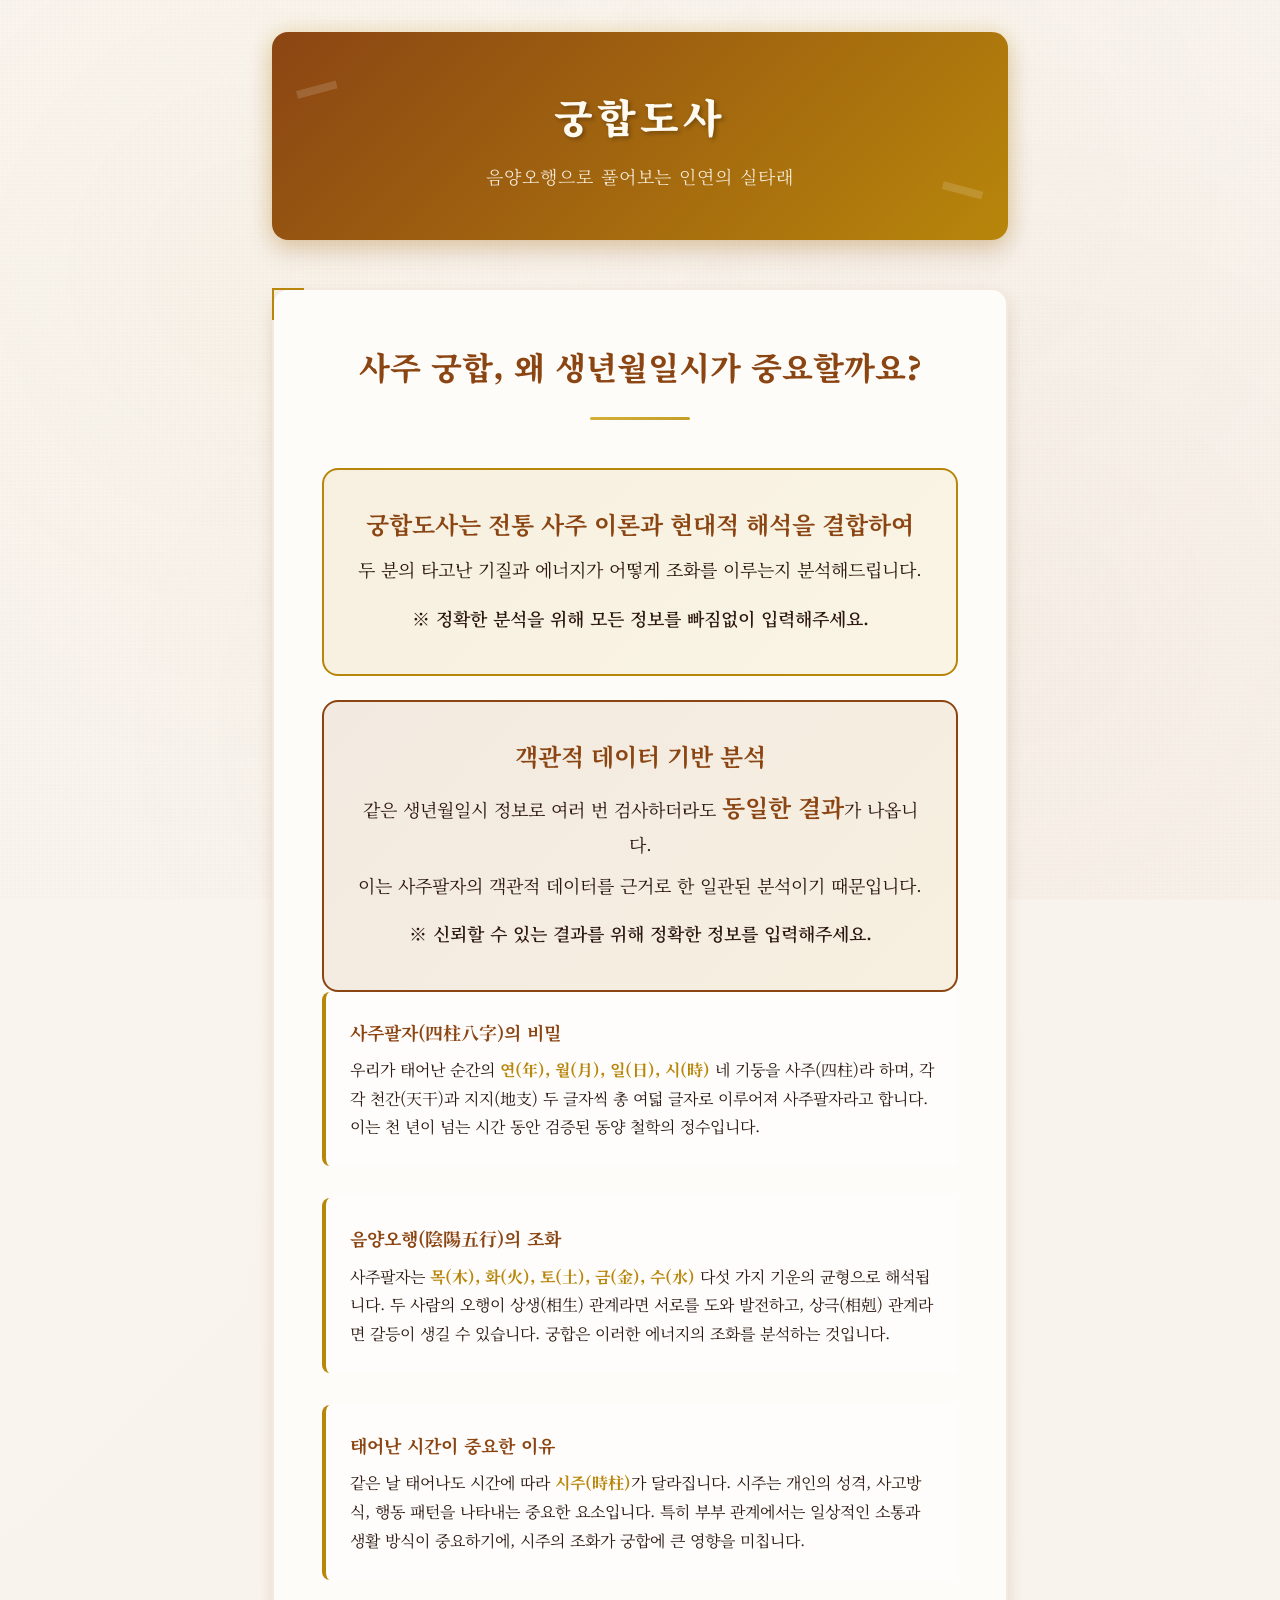
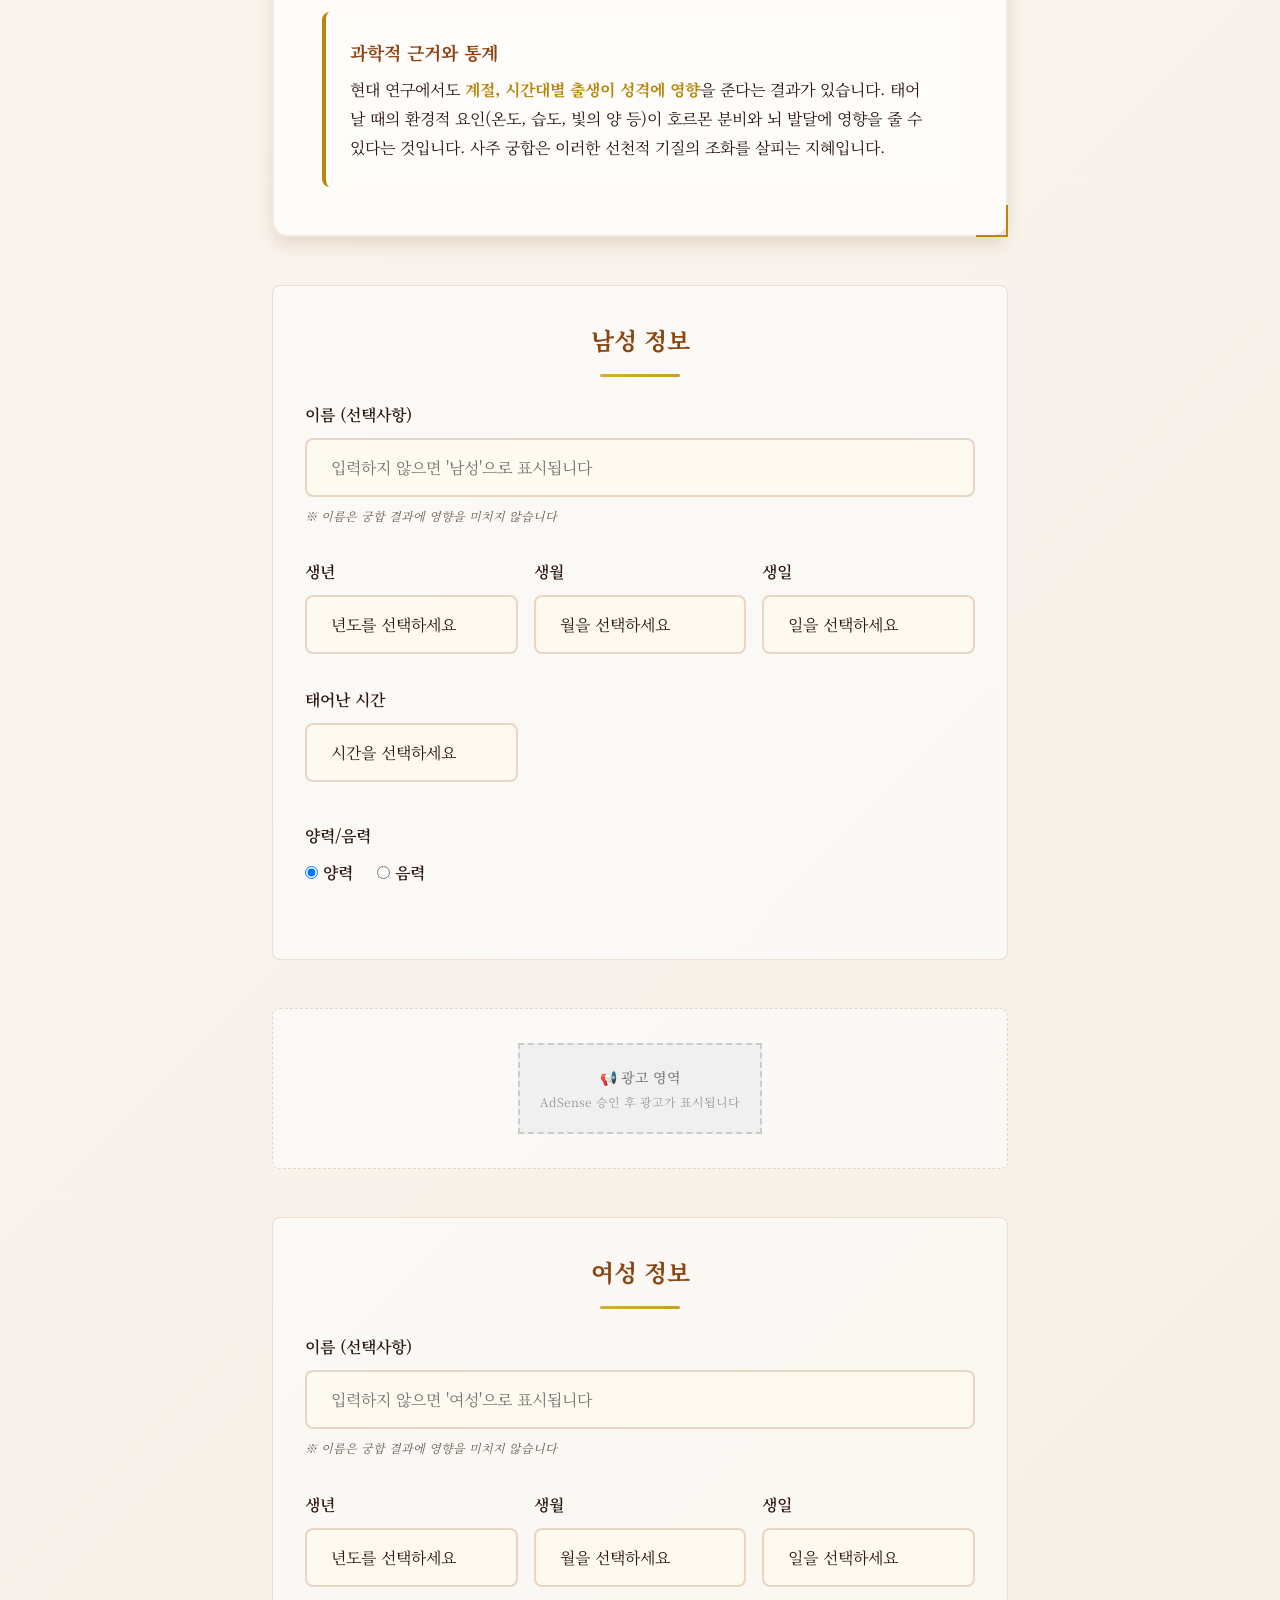
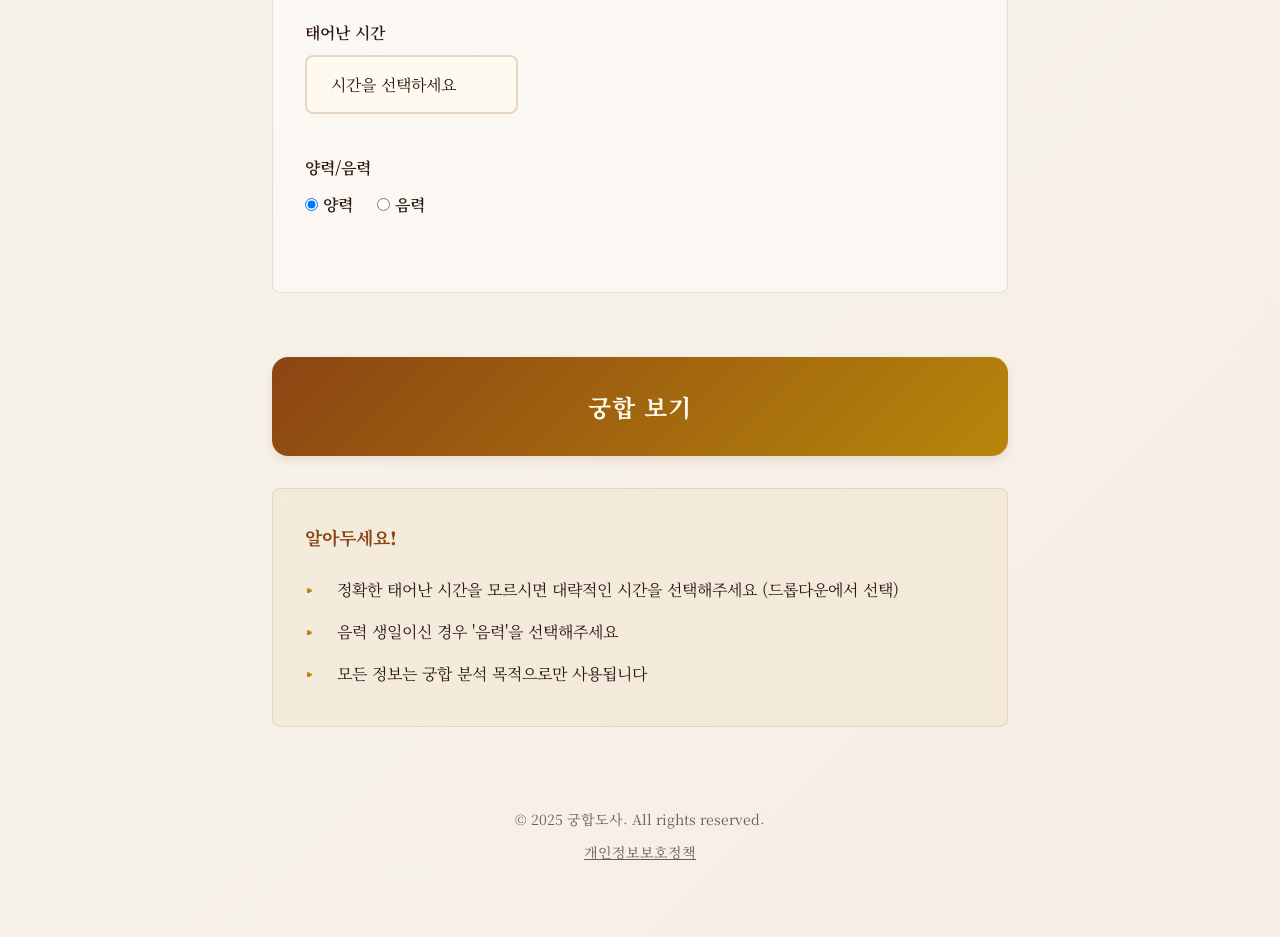
==== detail.html @ a3c52707 "Initial upload of 궁합도사 website" ====
<!DOCTYPE html>
<html lang="ko">
<head>
    <meta charset="UTF-8">
    <meta name="viewport" content="width=device-width, initial-scale=1.0">
    <title>상세 궁합 풀이 - 궁합도사</title>
    
    <!-- SEO 메타 태그 -->
    <link rel="canonical" href="https://1icarus.com/gunghap-dosa/detail.html">
    <meta name="robots" content="noindex, nofollow">
    
    <!-- Google Fonts - 한글 세리프 폰트 -->
    <link rel="preconnect" href="https://fonts.googleapis.com">
    <link rel="preconnect" href="https://fonts.gstatic.com" crossorigin>
    <link href="https://fonts.googleapis.com/css2?family=Noto+Serif+KR:wght@300;400;600;700;900&display=swap" rel="stylesheet">
    
    <!-- Google Analytics 4 -->
    <script async src="https://www.googletagmanager.com/gtag/js?id=G-HCWXTWEK1J"></script>
    <script>
        window.dataLayer = window.dataLayer || [];
        function gtag(){dataLayer.push(arguments);}
        gtag('js', new Date());
        gtag('config', 'G-HCWXTWEK1J');
    </script>
    
    <!-- Microsoft Clarity -->
    <script type="text/javascript">
        (function(c,l,a,r,i,t,y){
            c[a]=c[a]||function(){(c[a].q=c[a].q||[]).push(arguments)};
            t=l.createElement(r);t.async=1;t.src="https://www.clarity.ms/tag/"+i;
            y=l.getElementsByTagName(r)[0];y.parentNode.insertBefore(t,y);
        })(window, document, "clarity", "script", "tmue9ya7ho");
    </script>
    
    <script async src="https://pagead2.googlesyndication.com/pagead/js/adsbygoogle.js?client=ca-pub-2635949625184038" crossorigin="anonymous"></script>
    <link rel="stylesheet" href="static/style.css">
</head>
<body>
    <div class="container">
        <header class="header">
            <h1 class="logo">🔮 궁합도사</h1>
        </header>

        <main class="main-content">
            <div id="detailContainer" class="detail-container fade-in">
                <!-- JavaScript로 동적 생성 -->
            </div>
        </main>

        <footer class="footer">
            <p>&copy; 2025 궁합도사. All rights reserved.</p>
            <p class="disclaimer">
                <small>* 본 궁합 결과는 전통 사주학을 기반으로 한 참고용 정보이며, 실제 관계에는 다양한 요인이 영향을 미칠 수 있습니다.</small>
            </p>
        </footer>
    </div>

    <script src="saju-analyzer.js"></script>
    <script>
        document.addEventListener('DOMContentLoaded', function() {
            console.log('Detail 페이지 로드 완료');
            
            // localStorage에서 결과 가져오기
            const resultString = localStorage.getItem('compatibilityResult');
            
            if (!resultString) {
                alert('궁합 결과가 없습니다. 다시 분석해주세요.');
                window.location.href = 'index.html';
                return;
            }
            
            let result;
            try {
                result = JSON.parse(resultString);
                console.log('상세 페이지에서 로드된 결과:', result);
            } catch (error) {
                console.error('결과 파싱 오류:', error);
                alert('결과 데이터가 손상되었습니다. 다시 분석해주세요.');
                window.location.href = 'index.html';
                return;
            }
            
            if (!result || !result.score || !result.maleName || !result.femaleName) {
                console.error('결과 데이터가 불완전합니다:', result);
                alert('결과 데이터가 불완전합니다. 다시 분석해주세요.');
                window.location.href = 'index.html';
                return;
            }
            
            // 컨테이너 요소 가져오기
            const container = document.getElementById('detailContainer');
            if (!container) {
                console.error('detailContainer를 찾을 수 없습니다.');
                return;
            }
            
            // HTML 생성
            const htmlContent = 
                '<div class="detail-header">' +
                    '<h2>상세 궁합 풀이</h2>' +
                    '<div class="couple-names">' +
                        '<span class="name male-name">' + result.maleName + '</span>' +
                        '<span class="heart">💕</span>' +
                        '<span class="name female-name">' + result.femaleName + '</span>' +
                    '</div>' +
                    '<div class="score-badge">' +
                        '궁합 점수: <strong>' + result.score + '점</strong>' +
                    '</div>' +
                '</div>' +
                '<div class="detail-sections">' +
                    '<div class="detail-section">' +
                        '<div class="section-icon">💕</div>' +
                        '<h3 class="section-title">애정운</h3>' +
                        '<p class="section-content">' + result.details.love + '</p>' +
                    '</div>' +
                    '<div class="detail-section">' +
                        '<div class="section-icon">💰</div>' +
                        '<h3 class="section-title">재물운</h3>' +
                        '<p class="section-content">' + result.details.wealth + '</p>' +
                    '</div>' +
                    '<div class="ad-container ad-detail-middle">' +
                        '<ins class="adsbygoogle" style="display:block" data-ad-client="ca-pub-2635949625184038" data-ad-slot="8775048649" data-ad-format="auto" data-full-width-responsive="true"></ins>' +
                        '<div style="background: #f0f0f0; padding: 20px; text-align: center; border: 2px dashed #ccc; margin: 10px 0;">' +
                            '<p style="color: #666; font-size: 14px;">📢 광고 영역</p>' +
                            '<p style="color: #999; font-size: 12px;">AdSense 승인 후 광고가 표시됩니다</p>' +
                        '</div>' +
                    '</div>' +
                    '<div class="detail-section">' +
                        '<div class="section-icon">🏥</div>' +
                        '<h3 class="section-title">건강운</h3>' +
                        '<p class="section-content">' + result.details.health + '</p>' +
                    '</div>' +
                    '<div class="detail-section">' +
                        '<div class="section-icon">👶</div>' +
                        '<h3 class="section-title">자녀운</h3>' +
                        '<p class="section-content">' + result.details.children + '</p>' +
                    '</div>' +
                    '<div class="detail-section highlight">' +
                        '<div class="section-icon">⭐</div>' +
                        '<h3 class="section-title">궁합 총평</h3>' +
                        '<p class="section-content">' + result.details.overall + '</p>' +
                    '</div>' +
                    '<div class="detail-section complement-section">' +
                        '<div class="section-icon">🔄</div>' +
                        '<h3 class="section-title">서로의 단점 보완법</h3>' +
                        '<div class="complement-content">' +
                            '<div class="complement-box male-complement">' +
                                '<p class="section-content">' + result.complement.male + '</p>' +
                            '</div>' +
                            '<div class="complement-box female-complement">' +
                                '<p class="section-content">' + result.complement.female + '</p>' +
                            '</div>' +
                        '</div>' +
                    '</div>' +
                '</div>' +
                '<div class="ad-container ad-detail-bottom">' +
                    '<ins class="adsbygoogle" style="display:block" data-ad-client="ca-pub-2635949625184038" data-ad-slot="1204406735" data-ad-format="auto" data-full-width-responsive="true"></ins>' +
                    '<div style="background: #f0f0f0; padding: 20px; text-align: center; border: 2px dashed #ccc; margin: 10px 0;">' +
                        '<p style="color: #666; font-size: 14px;">📢 광고 영역</p>' +
                        '<p style="color: #999; font-size: 12px;">AdSense 승인 후 광고가 표시됩니다</p>' +
                    '</div>' +
                '</div>' +
                '<div class="action-buttons">' +
                    '<button class="copy-btn" onclick="copyCompatibilityResult()">📋 통변 저장하기 (복사)</button>' +
                    '<a href="summary.html" class="back-btn" onclick="trackEvent(\'back_to_summary\', \'요약으로 돌아가기 클릭\')">⬅️ 요약으로 돌아가기</a>' +
                    '<a href="index.html" class="home-btn" onclick="trackEvent(\'new_compatibility\', \'새로운 궁합 보기 클릭\')">🏠 새로운 궁합 보기</a>' +
                '</div>' +
                '<div class="share-section">' +
                    '<h4>📢 이 결과가 마음에 드셨나요?</h4>' +
                    '<p>친구들에게도 궁합도사를 추천해주세요!</p>' +
                    '<div class="share-buttons">' +
                        '<button class="share-btn" onclick="copyLink()">🔗 링크 복사</button>' +
                    '</div>' +
                '</div>';
            
            // HTML 삽입
            container.innerHTML = htmlContent;
            
            // Google Analytics 이벤트: 상세 페이지 도달
            if (typeof gtag !== 'undefined') {
                gtag('event', 'page_view', {
                    page_title: 'Detail Page',
                    page_location: window.location.href,
                    compatibility_score: result.score
                });
            }
            
            // AdSense 스크립트 실행 - 모든 광고 슬롯 활성화
            setTimeout(function() {
                const ads = document.querySelectorAll('.adsbygoogle');
                ads.forEach(function(ad) {
                    try {
                        (adsbygoogle = window.adsbygoogle || []).push({});
                    } catch (e) {
                        console.error('AdSense 광고 로드 실패:', e);
                    }
                });
                
                // AdSense 승인 후 임시 표시 숨기기
                setTimeout(function() {
                    const tempAds = document.querySelectorAll('.ad-container div[style*="background: #f0f0f0"]');
                    tempAds.forEach(function(ad) {
                        if (ad.textContent.includes('📢 광고 영역')) {
                            ad.style.display = 'none';
                        }
                    });
                }, 3000);
            }, 100);
        });
        
        // 링크 복사 함수
        function copyLink() {
            // Google Analytics 이벤트: 링크 복사
            if (typeof gtag !== 'undefined') {
                gtag('event', 'share', {
                    event_category: 'engagement',
                    event_label: '링크 복사'
                });
            }
            
            const url = window.location.origin + '/index.html';
            
            if (navigator.clipboard && navigator.clipboard.writeText) {
                navigator.clipboard.writeText(url).then(function() {
                    alert('링크가 복사되었습니다! 📋');
                }).catch(function() {
                    alert('링크 복사에 실패했습니다.');
                });
            } else {
                alert('이 브라우저에서는 링크 복사를 지원하지 않습니다.');
            }
        }
        
        // 천간지지 한글 변환 매핑
        const hanjaToKorean = {
            '甲': '갑', '乙': '을', '丙': '병', '丁': '정', '戊': '무',
            '己': '기', '庚': '경', '辛': '신', '壬': '임', '癸': '계',
            '子': '자', '丑': '축', '寅': '인', '卯': '묘', '辰': '진',
            '巳': '사', '午': '오', '未': '미', '申': '신', '酉': '유',
            '戌': '술', '亥': '해'
        };
        
        // 한자를 한글로 변환
        function convertToKorean(hanja) {
            return hanja.split('').map(char => hanjaToKorean[char] || char).join('');
        }
        
        // 이벤트 추적 헬퍼 함수
        function trackEvent(eventName, eventLabel) {
            if (typeof gtag !== 'undefined') {
                gtag('event', eventName, {
                    event_category: 'button_click',
                    event_label: eventLabel
                });
            }
        }
        
        // 통변 전체 내용 복사 함수
        function copyCompatibilityResult() {
            // Google Analytics 이벤트: 통변 복사
            if (typeof gtag !== 'undefined') {
                gtag('event', 'copy_result', {
                    event_category: 'engagement',
                    event_label: '통변 저장하기 클릭'
                });
            }
            
            const resultString = localStorage.getItem('compatibilityResult');
            if (!resultString) {
                alert('저장할 결과가 없습니다.');
                return;
            }
            
            const result = JSON.parse(resultString);
            
            // 복사할 텍스트 생성
            let text = '═══════════════════════════════\n';
            text += '🔮 궁합도사 - 사주 궁합 통변\n';
            text += '═══════════════════════════════\n\n';
            
            // 기본 정보
            text += '【 기본 정보 】\n';
            text += '궁합 점수: ' + result.score + '점\n\n';
            
            // 남성 사주팔자
            text += '👨 ' + result.maleName + '님의 사주팔자\n';
            text += '연주(年柱): ' + result.maleSaju.year + ' (' + convertToKorean(result.maleSaju.year) + ')\n';
            text += '월주(月柱): ' + result.maleSaju.month + ' (' + convertToKorean(result.maleSaju.month) + ')\n';
            text += '일주(日柱): ' + result.maleSaju.day + ' (' + convertToKorean(result.maleSaju.day) + ')\n';
            text += '시주(時柱): ' + result.maleSaju.time + ' (' + convertToKorean(result.maleSaju.time) + ')\n\n';
            
            // 여성 사주팔자
            text += '👩 ' + result.femaleName + '님의 사주팔자\n';
            text += '연주(年柱): ' + result.femaleSaju.year + ' (' + convertToKorean(result.femaleSaju.year) + ')\n';
            text += '월주(月柱): ' + result.femaleSaju.month + ' (' + convertToKorean(result.femaleSaju.month) + ')\n';
            text += '일주(日柱): ' + result.femaleSaju.day + ' (' + convertToKorean(result.femaleSaju.day) + ')\n';
            text += '시주(時柱): ' + result.femaleSaju.time + ' (' + convertToKorean(result.femaleSaju.time) + ')\n\n';
            
            text += '═══════════════════════════════\n';
            text += '【 상세 궁합 풀이 】\n';
            text += '═══════════════════════════════\n\n';
            
            // 애정운
            text += '💕 애정운\n';
            text += '─────────────────────────────\n';
            text += result.details.love + '\n\n';
            
            // 재물운
            text += '💰 재물운\n';
            text += '─────────────────────────────\n';
            text += result.details.wealth + '\n\n';
            
            // 건강운
            text += '🏥 건강운\n';
            text += '─────────────────────────────\n';
            text += result.details.health + '\n\n';
            
            // 자녀운
            text += '👶 자녀운\n';
            text += '─────────────────────────────\n';
            text += result.details.children + '\n\n';
            
            // 궁합 총평
            text += '⭐ 궁합 총평\n';
            text += '─────────────────────────────\n';
            text += result.details.overall + '\n\n';
            
            // 서로의 단점 보완법
            text += '🔄 서로의 단점 보완법\n';
            text += '─────────────────────────────\n';
            text += result.complement.male + '\n\n';
            text += result.complement.female + '\n\n';
            
            text += '═══════════════════════════════\n';
            text += '궁합도사 - 전통 사주 기반 궁합 분석 서비스\n';
            text += '출처: https://gunghap-dosa.netlify.app/\n';
            text += '═══════════════════════════════';
            
            // 클립보드에 복사
            if (navigator.clipboard && navigator.clipboard.writeText) {
                navigator.clipboard.writeText(text).then(function() {
                    alert('✅ 복사가 완료되었습니다!\n\n다른 곳에 붙여넣으세요. 📋');
                }).catch(function(err) {
                    console.error('복사 실패:', err);
                    alert('복사에 실패했습니다. 다시 시도해주세요.');
                });
            } else {
                // 구형 브라우저 대응
                const textArea = document.createElement('textarea');
                textArea.value = text;
                textArea.style.position = 'fixed';
                textArea.style.left = '-999999px';
                document.body.appendChild(textArea);
                textArea.select();
                
                try {
                    document.execCommand('copy');
                    alert('✅ 복사가 완료되었습니다!\n\n다른 곳에 붙여넣으세요. 📋');
                } catch (err) {
                    alert('복사에 실패했습니다. 수동으로 복사해주세요.');
                }
                
                document.body.removeChild(textArea);
            }
        }
    </script>
</body>
</html>
---- static/style.css ----
/* ============================================
   궁합도사 CSS - 전통 사주 전문가 디자인
   ============================================ */

/* 기본 리셋 및 변수 설정 */
* {
    margin: 0;
    padding: 0;
    box-sizing: border-box;
}

:root {
    /* 전통적인 색상 팔레트 - 음양오행 기반 */
    --primary-color: #8B4513;        /* 토(土) - 갈색 */
    --secondary-color: #B8860B;      /* 금(金) - 금색 */
    --accent-color: #DC143C;         /* 화(火) - 주홍색 */
    --wood-color: #2D5016;           /* 목(木) - 진한 녹색 */
    --water-color: #1E3A8A;          /* 수(水) - 청남색 */
    
    --text-dark: #2C1810;
    --text-light: #6B5D54;
    --bg-gradient-start: #FFF8E7;    /* 따뜻한 베이지 */
    --bg-gradient-end: #F5E6D3;      /* 연한 황토색 */
    --white: #FFFAF0;                /* 약간 따뜻한 흰색 */
    --paper-bg: #FEFCF8;             /* 한지 느낌 */
    
    --gold-gradient-start: #D4AF37;
    --gold-gradient-end: #C5A028;
    --red-accent: #8B0000;
    
    /* 간격 */
    --spacing-xs: 0.5rem;
    --spacing-sm: 1rem;
    --spacing-md: 1.5rem;
    --spacing-lg: 2rem;
    --spacing-xl: 3rem;
    
    /* 폰트 크기 */
    --font-xs: 0.75rem;
    --font-sm: 0.875rem;
    --font-base: 1rem;
    --font-lg: 1.125rem;
    --font-xl: 1.5rem;
    --font-2xl: 2rem;
    --font-3xl: 2.5rem;
    
    /* 그림자 - 더 부드럽고 깊이감 있게 */
    --shadow-sm: 0 2px 4px rgba(139, 69, 19, 0.08);
    --shadow-md: 0 4px 8px rgba(139, 69, 19, 0.12);
    --shadow-lg: 0 8px 16px rgba(139, 69, 19, 0.15);
    --shadow-xl: 0 12px 24px rgba(139, 69, 19, 0.2);
    --shadow-glow: 0 0 20px rgba(212, 175, 55, 0.3);
    
    /* 테두리 반경 */
    --radius-sm: 0.375rem;
    --radius-md: 0.5rem;
    --radius-lg: 1rem;
    --radius-xl: 1.5rem;
    --radius-full: 9999px;
}

/* 한글 폰트 최적화 */
body {
    font-family: 'Noto Serif KR', 'Nanum Myeongjo', 'Georgia', serif;
    background: linear-gradient(135deg, #FAF6F0 0%, #F5EFE6 100%);
    min-height: 100vh;
    color: var(--text-dark);
    line-height: 1.8;
    -webkit-font-smoothing: antialiased;
    position: relative;
}

/* 한지 질감 효과 */
body::before {
    content: '';
    position: fixed;
    top: 0;
    left: 0;
    right: 0;
    bottom: 0;
    background-image: 
        /* 한지 섬유 질감 */
        repeating-linear-gradient(0deg, transparent, transparent 2px, rgba(139, 69, 19, 0.01) 2px, rgba(139, 69, 19, 0.01) 4px),
        repeating-linear-gradient(90deg, transparent, transparent 2px, rgba(139, 69, 19, 0.01) 2px, rgba(139, 69, 19, 0.01) 4px),
        /* 미묘한 얼룩 효과 */
        radial-gradient(circle at 20% 30%, rgba(184, 134, 11, 0.03) 0%, transparent 50%),
        radial-gradient(circle at 80% 70%, rgba(139, 69, 19, 0.03) 0%, transparent 50%),
        radial-gradient(circle at 40% 80%, rgba(160, 120, 80, 0.02) 0%, transparent 40%),
        radial-gradient(circle at 70% 20%, rgba(160, 120, 80, 0.02) 0%, transparent 40%);
    pointer-events: none;
    z-index: 0;
    opacity: 0.8;
}

/* 한지 노이즈 효과 */
body::after {
    content: '';
    position: fixed;
    top: 0;
    left: 0;
    right: 0;
    bottom: 0;
    background-image: url("data:image/svg+xml,%3Csvg viewBox='0 0 400 400' xmlns='http://www.w3.org/2000/svg'%3E%3Cfilter id='noiseFilter'%3E%3CfeTurbulence type='fractalNoise' baseFrequency='0.9' numOctaves='4' stitchTiles='stitch'/%3E%3C/filter%3E%3Crect width='100%25' height='100%25' filter='url(%23noiseFilter)' opacity='0.03'/%3E%3C/svg%3E");
    pointer-events: none;
    z-index: 0;
    opacity: 0.5;
}

/* 컨테이너 */
.container {
    max-width: 800px;
    margin: 0 auto;
    padding: var(--spacing-lg);
    position: relative;
    z-index: 1;
}

/* 헤더 스타일 - 전통적이고 위엄있게 */
.header {
    text-align: center;
    padding: var(--spacing-xl) var(--spacing-md);
    margin-bottom: var(--spacing-xl);
    background: linear-gradient(135deg, var(--primary-color) 0%, var(--secondary-color) 100%);
    border-radius: var(--radius-lg);
    box-shadow: var(--shadow-xl), var(--shadow-glow);
    position: relative;
    overflow: hidden;
}

/* 헤더 장식 효과 */
.header::before,
.header::after {
    content: '⚊';
    position: absolute;
    font-size: 3rem;
    color: rgba(255, 255, 255, 0.15);
    font-weight: bold;
}

.header::before {
    top: 10px;
    left: 20px;
    transform: rotate(-15deg);
}

.header::after {
    bottom: 10px;
    right: 20px;
    transform: rotate(15deg);
}

.header h1 {
    font-size: var(--font-3xl);
    font-weight: 900;
    color: var(--white);
    margin-bottom: var(--spacing-xs);
    text-shadow: 2px 2px 4px rgba(0, 0, 0, 0.3);
    letter-spacing: 0.1em;
    position: relative;
    z-index: 1;
}

.header p {
    font-size: var(--font-lg);
    color: var(--white);
    opacity: 0.95;
    font-weight: 300;
    letter-spacing: 0.05em;
    position: relative;
    z-index: 1;
}

/* 카드 스타일 - 한지 느낌 */
.card {
    background: var(--paper-bg);
    border-radius: var(--radius-lg);
    padding: var(--spacing-xl);
    box-shadow: var(--shadow-lg);
    margin-bottom: var(--spacing-lg);
    border: 2px solid rgba(139, 69, 19, 0.1);
    position: relative;
}

/* 카드 모서리 장식 */
.card::before,
.card::after {
    content: '';
    position: absolute;
    width: 30px;
    height: 30px;
    border: 2px solid var(--secondary-color);
}

.card::before {
    top: -2px;
    left: -2px;
    border-right: none;
    border-bottom: none;
}

.card::after {
    bottom: -2px;
    right: -2px;
    border-left: none;
    border-top: none;
}

/* 섹션 제목 */
.section-title {
    font-size: var(--font-xl);
    font-weight: 700;
    color: var(--primary-color);
    margin-bottom: var(--spacing-lg);
    text-align: center;
    position: relative;
    padding-bottom: var(--spacing-sm);
}

.section-title::after {
    content: '';
    position: absolute;
    bottom: 0;
    left: 50%;
    transform: translateX(-50%);
    width: 80px;
    height: 3px;
    background: linear-gradient(90deg, var(--gold-gradient-start), var(--gold-gradient-end));
    border-radius: var(--radius-full);
}

/* 폼 그룹 */
.form-group {
    margin-bottom: var(--spacing-lg);
}

.form-note {
    display: block;
    font-size: var(--font-xs);
    color: var(--text-light);
    margin-top: var(--spacing-xs);
    font-style: italic;
}

/* 생년월일 드롭다운 레이아웃 */
.form-row {
    display: flex;
    gap: var(--spacing-md);
    margin-bottom: var(--spacing-md);
    flex-wrap: wrap;
}

.form-row .form-group {
    flex: 1;
    min-width: 120px;
    margin-bottom: var(--spacing-sm);
}

/* 생년월일 3개 컬럼 레이아웃 */
.birthdate-row {
    display: grid;
    grid-template-columns: 1fr 1fr 1fr;
    gap: var(--spacing-sm);
}

@media (max-width: 768px) {
    .birthdate-row {
        grid-template-columns: 1fr;
        gap: var(--spacing-xs);
    }
}

.person-section {
    background: rgba(255, 255, 255, 0.5);
    padding: var(--spacing-lg);
    border-radius: var(--radius-md);
    margin-bottom: var(--spacing-lg);
    border: 1px solid rgba(139, 69, 19, 0.15);
}

.person-title {
    font-size: var(--font-xl);
    font-weight: 700;
    color: var(--primary-color);
    margin-bottom: var(--spacing-md);
    text-align: center;
    display: flex;
    align-items: center;
    justify-content: center;
    gap: var(--spacing-sm);
}

.person-title::before {
    content: '◆';
    color: var(--secondary-color);
}

.person-title::after {
    content: '◆';
    color: var(--secondary-color);
}

/* 레이블 */
label {
    display: block;
    font-weight: 600;
    color: var(--text-dark);
    margin-bottom: var(--spacing-xs);
    font-size: var(--font-base);
}

label .required {
    color: var(--accent-color);
    margin-left: 4px;
}

/* 입력 필드 */
input[type="text"],
input[type="date"],
input[type="time"],
select {
    width: 100%;
    padding: var(--spacing-sm) var(--spacing-md);
    border: 2px solid rgba(139, 69, 19, 0.2);
    border-radius: var(--radius-md);
    font-size: var(--font-base);
    font-family: inherit;
    background: var(--white);
    color: var(--text-dark);
    transition: all 0.3s ease;
    /* 모바일 입력 개선 */
    -webkit-appearance: none;
    -moz-appearance: none;
    appearance: none;
}

/* 모바일 텍스트 입력 필드 특별 처리 */
input[type="text"] {
    -webkit-user-select: text !important;
    user-select: text !important;
    -webkit-appearance: none !important;
    -moz-appearance: none !important;
    appearance: none !important;
}

input[type="text"]:focus,
input[type="date"]:focus,
input[type="time"]:focus,
select:focus {
    outline: none;
    border-color: var(--secondary-color);
    box-shadow: 0 0 0 3px rgba(184, 134, 11, 0.1);
}

/* 라디오 버튼 그룹 */
.radio-group {
    display: flex;
    gap: var(--spacing-md);
    margin-top: var(--spacing-xs);
}

.radio-option {
    flex: 1;
}

.radio-option input[type="radio"] {
    display: none;
}

.radio-option label {
    display: block;
    padding: var(--spacing-sm);
    text-align: center;
    border: 2px solid rgba(139, 69, 19, 0.2);
    border-radius: var(--radius-md);
    cursor: pointer;
    transition: all 0.3s ease;
    background: var(--white);
    font-weight: 600;
}

.radio-option input[type="radio"]:checked + label {
    background: linear-gradient(135deg, var(--secondary-color), var(--gold-gradient-end));
    color: var(--white);
    border-color: var(--secondary-color);
    box-shadow: var(--shadow-md);
}

.radio-option label:hover {
    border-color: var(--secondary-color);
    transform: translateY(-2px);
}

/* 버튼 스타일 */
.submit-btn,
.detail-btn,
.back-btn,
.home-btn {
    width: 100%;
    padding: var(--spacing-md) var(--spacing-lg);
    font-size: var(--font-lg);
    font-weight: 700;
    border: none;
    border-radius: var(--radius-lg);
    cursor: pointer;
    transition: all 0.3s ease;
    text-decoration: none;
    display: inline-block;
    text-align: center;
    font-family: inherit;
    box-shadow: var(--shadow-md);
    letter-spacing: 0.05em;
}

.submit-btn {
    background: linear-gradient(135deg, var(--primary-color) 0%, var(--secondary-color) 100%);
    color: var(--white);
    margin-top: var(--spacing-lg);
    font-size: var(--font-xl);
    padding: var(--spacing-lg);
    position: relative;
    overflow: hidden;
}

.submit-btn::before {
    content: '';
    position: absolute;
    top: 0;
    left: -100%;
    width: 100%;
    height: 100%;
    background: linear-gradient(90deg, transparent, rgba(255,255,255,0.3), transparent);
    transition: left 0.5s;
}

.submit-btn:hover::before {
    left: 100%;
}

.submit-btn:hover {
    transform: translateY(-3px);
    box-shadow: var(--shadow-xl), var(--shadow-glow);
}

.submit-btn:active {
    transform: translateY(-1px);
}

.submit-btn:disabled {
    opacity: 0.6;
    cursor: not-allowed;
    transform: none;
}

.detail-btn {
    background: linear-gradient(135deg, var(--wood-color) 0%, var(--primary-color) 100%);
    color: var(--white);
    margin-bottom: var(--spacing-md);
}

.detail-btn:hover {
    transform: translateY(-2px);
    box-shadow: var(--shadow-lg);
}

.back-btn,
.home-btn {
    background: linear-gradient(135deg, var(--water-color) 0%, var(--wood-color) 100%);
    color: var(--white);
}

.back-btn:hover,
.home-btn:hover {
    transform: translateY(-2px);
    box-shadow: var(--shadow-lg);
}

/* 로딩 화면 */
.loading-container {
    text-align: center;
    padding: var(--spacing-xl) var(--spacing-lg);
}

.loading-animation {
    position: relative;
    margin: var(--spacing-xl) auto;
    width: 150px;
    height: 150px;
}

.crystal {
    position: absolute;
    top: 50%;
    left: 50%;
    transform: translate(-50%, -50%);
    font-size: 4rem;
    animation: float 3s ease-in-out infinite, glow 2s ease-in-out infinite;
    z-index: 2;
}

@keyframes float {
    0%, 100% { transform: translate(-50%, -50%) translateY(0px); }
    50% { transform: translate(-50%, -50%) translateY(-15px); }
}

@keyframes glow {
    0%, 100% { filter: drop-shadow(0 0 10px rgba(184, 134, 11, 0.5)); }
    50% { filter: drop-shadow(0 0 20px rgba(184, 134, 11, 0.8)); }
}

.loading-spinner {
    width: 120px;
    height: 120px;
    margin: 0 auto;
    border: 6px solid rgba(139, 69, 19, 0.1);
    border-top: 6px solid var(--secondary-color);
    border-bottom: 6px solid var(--accent-color);
    border-radius: 50%;
    animation: spin 2s linear infinite;
    position: relative;
}

@keyframes spin {
    0% { transform: rotate(0deg); }
    100% { transform: rotate(360deg); }
}

.loading-text {
    margin-top: var(--spacing-xl);
}

.loading-text h2 {
    font-size: var(--font-2xl);
    font-weight: 700;
    color: var(--primary-color);
    margin-bottom: var(--spacing-sm);
}

.loading-message {
    font-size: var(--font-lg);
    color: var(--text-light);
    margin-bottom: var(--spacing-md);
}

.loading-dots {
    display: inline-block;
}

.loading-dots span {
    display: inline-block;
    animation: bounce 1.4s infinite ease-in-out both;
    font-size: var(--font-2xl);
    color: var(--secondary-color);
}

.loading-dots span:nth-child(1) {
    animation-delay: -0.32s;
}

.loading-dots span:nth-child(2) {
    animation-delay: -0.16s;
}

@keyframes bounce {
    0%, 80%, 100% { transform: scale(0); opacity: 0.5; }
    40% { transform: scale(1); opacity: 1; }
}

/* 로딩 정보 */
.loading-info {
    margin-top: var(--spacing-lg);
    padding: var(--spacing-md);
}

.loading-info p {
    font-size: var(--font-base);
    color: var(--text-light);
    margin: var(--spacing-xs) 0;
}

/* 로딩 안내 메시지 */
.loading-notice {
    margin-top: var(--spacing-xl);
    padding: var(--spacing-lg);
    background: linear-gradient(135deg, rgba(139, 69, 19, 0.1), rgba(184, 134, 11, 0.1));
    border-radius: var(--radius-lg);
    border: 2px solid rgba(184, 134, 11, 0.3);
}

.loading-notice p {
    font-size: var(--font-lg);
    font-weight: 600;
    color: var(--primary-color);
    margin: 0;
    line-height: 1.6;
}

.loading-notice-sub {
    font-size: var(--font-base) !important;
    font-weight: 400 !important;
    color: var(--text-light) !important;
    margin-top: var(--spacing-xs) !important;
}

/* 로딩 페이지 원리 설명 */
.principle-section-loading {
    margin-top: var(--spacing-xl);
    padding-top: var(--spacing-xl);
    border-top: 2px solid rgba(139, 69, 19, 0.2);
}

.principle-section-loading h3 {
    font-size: var(--font-xl);
    font-weight: 700;
    color: var(--primary-color);
    text-align: center;
    margin-bottom: var(--spacing-lg);
}

.principle-section-loading .principle-item {
    margin-bottom: var(--spacing-lg);
    padding: var(--spacing-md);
    background: rgba(255, 255, 255, 0.5);
    border-radius: var(--radius-md);
    border: 1px solid rgba(139, 69, 19, 0.15);
}

.principle-section-loading .principle-item h4 {
    font-size: var(--font-lg);
    font-weight: 600;
    color: var(--primary-color);
    margin-bottom: var(--spacing-sm);
}

.principle-section-loading .principle-item p {
    font-size: var(--font-base);
    color: var(--text-dark);
    line-height: 1.7;
    margin: 0;
}

.principle-section-loading .principle-icon {
    font-size: 2rem;
    margin-bottom: var(--spacing-sm);
}

/* 결과 헤더 */
.result-header,
.detail-header {
    text-align: center;
    margin-bottom: var(--spacing-xl);
    padding-bottom: var(--spacing-lg);
    border-bottom: 2px solid rgba(139, 69, 19, 0.2);
}

.result-header h2,
.detail-header h2 {
    font-size: var(--font-2xl);
    font-weight: 800;
    color: var(--primary-color);
    margin-bottom: var(--spacing-md);
}

.couple-names {
    display: flex;
    align-items: center;
    justify-content: center;
    gap: var(--spacing-md);
    margin-bottom: var(--spacing-md);
    flex-wrap: wrap;
}

.name {
    font-size: var(--font-xl);
    font-weight: 700;
    padding: var(--spacing-sm) var(--spacing-lg);
    border-radius: var(--radius-lg);
    background: linear-gradient(135deg, var(--gold-gradient-start), var(--gold-gradient-end));
    color: var(--white);
    box-shadow: var(--shadow-md);
}

.heart {
    font-size: var(--font-2xl);
    animation: heartbeat 1.5s ease-in-out infinite;
}

@keyframes heartbeat {
    0%, 100% { transform: scale(1); }
    50% { transform: scale(1.2); }
}

/* 점수 컨테이너 */
.score-container {
    text-align: center;
    padding: var(--spacing-xl) 0;
    position: relative;
}

.score-circle {
    position: relative;
    width: 200px;
    height: 200px;
    margin: 0 auto var(--spacing-md);
}

.score-svg {
    transform: rotate(-90deg);
}

.score-bg {
    fill: none;
    stroke: rgba(139, 69, 19, 0.1);
    stroke-width: 8;
}

.score-fill {
    fill: none;
    stroke: url(#scoreGradient);
    stroke-width: 8;
    stroke-linecap: round;
    transition: stroke-dashoffset 1.5s ease;
}

.score-text {
    position: absolute;
    top: 50%;
    left: 50%;
    transform: translate(-50%, -50%);
    text-align: center;
}

.score-number {
    display: block;
    font-size: var(--font-3xl);
    font-weight: 900;
    color: var(--primary-color);
    line-height: 1;
}

.score-unit {
    display: block;
    font-size: var(--font-lg);
    color: var(--text-light);
    font-weight: 600;
}

.score-grade {
    margin-top: var(--spacing-md);
}

.grade {
    display: inline-block;
    padding: var(--spacing-sm) var(--spacing-xl);
    border-radius: var(--radius-full);
    font-size: var(--font-xl);
    font-weight: 700;
    box-shadow: var(--shadow-md);
}

.grade.excellent {
    background: linear-gradient(135deg, #DC143C, #FF6B6B);
    color: var(--white);
}

.grade.good {
    background: linear-gradient(135deg, var(--gold-gradient-start), var(--gold-gradient-end));
    color: var(--white);
}

.grade.normal {
    background: linear-gradient(135deg, var(--wood-color), #4A7C2F);
    color: var(--white);
}

.grade.fair {
    background: linear-gradient(135deg, var(--water-color), #3B82F6);
    color: var(--white);
}

.score-badge {
    display: inline-block;
    padding: var(--spacing-sm) var(--spacing-xl);
    background: linear-gradient(135deg, var(--gold-gradient-start), var(--gold-gradient-end));
    color: var(--white);
    border-radius: var(--radius-full);
    font-size: var(--font-xl);
    font-weight: 700;
    box-shadow: var(--shadow-md);
}

/* 요약 및 상세 콘텐츠 */
.summary-content {
    background: rgba(255, 255, 255, 0.7);
    padding: var(--spacing-lg);
    border-radius: var(--radius-lg);
    margin-bottom: var(--spacing-lg);
    border-left: 4px solid var(--secondary-color);
}

.summary-content h3 {
    font-size: var(--font-xl);
    color: var(--primary-color);
    margin-bottom: var(--spacing-md);
    font-weight: 700;
}

.summary-text {
    font-size: var(--font-base);
    line-height: 1.9;
    color: var(--text-dark);
}

/* 상세 섹션 */
.detail-sections {
    margin-bottom: var(--spacing-lg);
}

.detail-section {
    background: rgba(255, 255, 255, 0.7);
    padding: var(--spacing-lg);
    border-radius: var(--radius-lg);
    margin-bottom: var(--spacing-lg);
    border: 2px solid rgba(139, 69, 19, 0.1);
    transition: all 0.3s ease;
}

.detail-section:hover {
    transform: translateY(-2px);
    box-shadow: var(--shadow-lg);
    border-color: var(--secondary-color);
}

.detail-section.highlight {
    background: linear-gradient(135deg, rgba(212, 175, 55, 0.1), rgba(197, 160, 40, 0.1));
    border: 2px solid var(--secondary-color);
}

/* 단점 보완법 섹션 */
.complement-section {
    background: linear-gradient(135deg, rgba(139, 69, 19, 0.05), rgba(184, 134, 11, 0.05));
}

.complement-content {
    display: flex;
    flex-direction: column;
    gap: var(--spacing-lg);
}

.complement-box {
    background: rgba(255, 255, 255, 0.8);
    padding: var(--spacing-lg);
    border-radius: var(--radius-md);
    border-left: 4px solid var(--secondary-color);
}

.male-complement {
    border-left-color: #2563eb;
}

.female-complement {
    border-left-color: #dc2626;
}

.section-icon {
    font-size: var(--font-3xl);
    text-align: center;
    margin-bottom: var(--spacing-sm);
}

.section-title {
    font-size: var(--font-xl);
    font-weight: 700;
    color: var(--primary-color);
    margin-bottom: var(--spacing-md);
    text-align: center;
}

.section-content {
    font-size: var(--font-base);
    line-height: 1.9;
    color: var(--text-dark);
    text-align: left;
    white-space: pre-line;
}

/* 사주 정보 */
.saju-info {
    background: linear-gradient(135deg, rgba(255, 255, 255, 0.95), rgba(254, 252, 248, 0.95));
    padding: var(--spacing-xl);
    border-radius: var(--radius-lg);
    margin-top: var(--spacing-xl);
    border: 2px solid var(--secondary-color);
    box-shadow: var(--shadow-md);
}

.saju-info h3,
.saju-info h4 {
    font-size: var(--font-xl);
    color: var(--primary-color);
    margin-bottom: var(--spacing-lg);
    text-align: center;
    font-weight: 700;
}

.saju-row {
    display: grid;
    grid-template-columns: 1fr 1fr;
    gap: var(--spacing-md);
}

.saju-person {
    background: var(--white);
    padding: var(--spacing-md);
    border-radius: var(--radius-md);
    text-align: center;
    border: 1px solid rgba(139, 69, 19, 0.15);
}

.saju-person strong {
    display: block;
    font-size: var(--font-lg);
    color: var(--primary-color);
    margin-bottom: var(--spacing-md);
}

.saju-person p {
    font-size: var(--font-sm);
    color: var(--text-dark);
    margin: 4px 0;
}

.saju-pillars-summary {
    display: grid;
    grid-template-columns: repeat(2, 1fr);
    gap: var(--spacing-sm);
    margin-top: var(--spacing-sm);
}

.pillar-summary-item {
    display: flex;
    flex-direction: column;
    align-items: center;
    gap: var(--spacing-xs);
    padding: var(--spacing-sm);
    background: rgba(255, 255, 255, 0.8);
    border-radius: var(--radius-sm);
    transition: all 0.3s ease;
}

.pillar-summary-item:hover {
    transform: translateY(-2px);
    box-shadow: var(--shadow-sm);
}

.pillar-summary-label {
    font-size: var(--font-xs);
    color: var(--text-light);
    font-weight: 500;
}

.pillar-summary-value {
    font-size: var(--font-lg);
    color: var(--primary-color);
    font-weight: 900;
    padding: var(--spacing-xs) var(--spacing-sm);
    background: linear-gradient(135deg, rgba(212, 175, 55, 0.2), rgba(197, 160, 40, 0.2));
    border-radius: var(--radius-sm);
    letter-spacing: 2px;
    min-width: 40px;
    text-align: center;
}

.pillar-summary-value.highlight {
    background: linear-gradient(135deg, var(--gold-gradient-start), var(--gold-gradient-end));
    color: var(--primary-color);
    font-size: var(--font-xl);
    box-shadow: var(--shadow-sm);
    text-shadow: 1px 1px 2px rgba(0, 0, 0, 0.1);
}

/* 액션 버튼 그룹 */
.action-buttons {
    display: flex;
    flex-direction: column;
    gap: var(--spacing-md);
    margin-top: var(--spacing-lg);
}

/* 복사 버튼 */
.copy-btn {
    display: inline-block;
    padding: var(--spacing-md) var(--spacing-lg);
    background: linear-gradient(135deg, #2563eb, #1d4ed8);
    color: white;
    text-decoration: none;
    border-radius: var(--radius-md);
    font-weight: 600;
    font-size: var(--font-base);
    text-align: center;
    transition: all 0.3s ease;
    box-shadow: var(--shadow-md);
    border: none;
    cursor: pointer;
    font-family: 'Noto Serif KR', serif;
}

.copy-btn:hover {
    background: linear-gradient(135deg, #1d4ed8, #1e40af);
    transform: translateY(-2px);
    box-shadow: var(--shadow-lg);
}

.copy-btn:active {
    transform: translateY(0);
    box-shadow: var(--shadow-sm);
}

/* 공유 섹션 */
.share-section {
    text-align: center;
    padding: var(--spacing-lg);
    background: rgba(139, 69, 19, 0.05);
    border-radius: var(--radius-lg);
    margin-top: var(--spacing-xl);
    border: 1px dashed var(--secondary-color);
}

.share-section h4 {
    font-size: var(--font-xl);
    color: var(--primary-color);
    margin-bottom: var(--spacing-sm);
    font-weight: 700;
}

.share-section p {
    color: var(--text-light);
    margin-bottom: var(--spacing-md);
}

.share-buttons {
    display: flex;
    justify-content: center;
    gap: var(--spacing-md);
}

.share-btn {
    padding: var(--spacing-sm) var(--spacing-lg);
    background: linear-gradient(135deg, var(--secondary-color), var(--gold-gradient-end));
    color: var(--white);
    border: none;
    border-radius: var(--radius-lg);
    cursor: pointer;
    font-size: var(--font-base);
    font-weight: 600;
    transition: all 0.3s ease;
    box-shadow: var(--shadow-sm);
}

.share-btn:hover {
    transform: translateY(-2px);
    box-shadow: var(--shadow-md);
}

/* 광고 컨테이너 */
.ad-container {
    margin: var(--spacing-xl) 0;
    padding: var(--spacing-md);
    background: rgba(255, 255, 255, 0.5);
    border-radius: var(--radius-md);
    text-align: center;
    border: 1px dashed rgba(139, 69, 19, 0.2);
    min-height: 100px;
    display: flex;
    align-items: center;
    justify-content: center;
}

/* 입력 폼 하단 광고 */
.ad-form-bottom {
    margin-top: var(--spacing-xl);
    margin-bottom: var(--spacing-lg);
    background: linear-gradient(135deg, rgba(255, 248, 231, 0.6), rgba(245, 230, 211, 0.6));
    border: 1px dashed var(--secondary-color);
    min-height: 120px;
}

/* 궁합 원리 설명 섹션 */
.principle-section {
    margin-bottom: var(--spacing-xl);
}

.principle-title {
    font-size: var(--font-2xl);
    font-weight: 800;
    color: var(--primary-color);
    text-align: center;
    margin-bottom: var(--spacing-xl);
    position: relative;
    padding-bottom: var(--spacing-md);
}

.principle-title::after {
    content: '';
    position: absolute;
    bottom: 0;
    left: 50%;
    transform: translateX(-50%);
    width: 100px;
    height: 3px;
    background: linear-gradient(90deg, var(--gold-gradient-start), var(--gold-gradient-end));
    border-radius: var(--radius-full);
}

.principle-content {
    display: flex;
    flex-direction: column;
    gap: var(--spacing-lg);
}

.principle-item {
    display: flex;
    gap: var(--spacing-md);
    align-items: flex-start;
    padding: var(--spacing-md);
    background: rgba(255, 255, 255, 0.5);
    border-radius: var(--radius-md);
    border-left: 4px solid var(--secondary-color);
    transition: all 0.3s ease;
}

.principle-item:hover {
    background: rgba(255, 255, 255, 0.8);
    transform: translateX(5px);
    box-shadow: var(--shadow-md);
}

.principle-icon {
    font-size: 2.5rem;
    min-width: 60px;
    text-align: center;
}

.principle-text h3 {
    font-size: var(--font-lg);
    font-weight: 700;
    color: var(--primary-color);
    margin-bottom: var(--spacing-xs);
}

.principle-text p {
    font-size: var(--font-base);
    line-height: 1.8;
    color: var(--text-dark);
}

.principle-text strong {
    color: var(--secondary-color);
    font-weight: 700;
}

.principle-highlight {
    background: linear-gradient(135deg, rgba(184, 134, 11, 0.1), rgba(212, 175, 55, 0.1));
    border: 2px solid var(--secondary-color);
    border-radius: var(--radius-lg);
    padding: var(--spacing-lg);
    text-align: center;
    margin-top: var(--spacing-md);
}

.principle-highlight p {
    font-size: var(--font-lg);
    color: var(--text-dark);
    line-height: 1.8;
    margin-bottom: var(--spacing-xs);
}

.principle-highlight strong {
    color: var(--primary-color);
    font-size: var(--font-xl);
}

.highlight-note {
    font-size: var(--font-base);
    color: var(--accent-color);
    font-weight: 600;
    margin-top: var(--spacing-sm);
}

/* 안내 박스 */
.info-box {
    background: rgba(184, 134, 11, 0.05);
    border: 1px solid rgba(184, 134, 11, 0.2);
    border-radius: var(--radius-md);
    padding: var(--spacing-lg);
    margin-top: var(--spacing-lg);
}

.info-box p {
    color: var(--primary-color);
    font-weight: 700;
    margin-bottom: var(--spacing-sm);
    font-size: var(--font-lg);
}

.info-box ul {
    list-style: none;
    padding-left: 0;
}

.info-box li {
    color: var(--text-dark);
    padding: var(--spacing-xs) 0;
    padding-left: var(--spacing-lg);
    position: relative;
    line-height: 1.6;
}

.info-box li::before {
    content: '▸';
    position: absolute;
    left: 0;
    color: var(--secondary-color);
    font-weight: bold;
}

/* 반응형 디자인 */
@media (max-width: 768px) {
    :root {
        --font-3xl: 2rem;
        --font-2xl: 1.5rem;
        --font-xl: 1.25rem;
        --spacing-xl: 2rem;
    }
    
    .container {
        padding: var(--spacing-md);
    }
    
    .header h1 {
        font-size: var(--font-2xl);
    }
    
    .card {
        padding: var(--spacing-lg);
    }
    
    .principle-item {
        flex-direction: column;
        text-align: center;
    }
    
    .principle-icon {
        font-size: 2rem;
        min-width: auto;
    }
    
    .principle-text h3 {
        font-size: var(--font-base);
    }
    
    .principle-text p {
        font-size: var(--font-sm);
    }
    
    .principle-highlight p {
        font-size: var(--font-base);
    }
    
    .principle-highlight strong {
        font-size: var(--font-lg);
    }
    
    .couple-names {
        flex-direction: column;
        gap: var(--spacing-sm);
    }
    
    .name {
        font-size: var(--font-base);
        padding: var(--spacing-xs) var(--spacing-md);
    }
    
    .score-circle {
        width: 160px;
        height: 160px;
    }
    
    .saju-row {
        grid-template-columns: 1fr;
    }
}

@media (max-width: 480px) {
    .radio-group {
        flex-direction: column;
    }
    
    .header::before,
    .header::after {
        font-size: 2rem;
    }
}

/* 애니메이션 */
@keyframes fadeIn {
    from {
        opacity: 0;
        transform: translateY(20px);
    }
    to {
        opacity: 1;
        transform: translateY(0);
    }
}

.card {
    animation: fadeIn 0.6s ease;
}

/* SVG 그라디언트 (인라인 SVG에서 사용) */
svg defs linearGradient {
    stop:first-child {
        stop-color: var(--secondary-color);
    }
    stop:last-child {
        stop-color: var(--accent-color);
    }
}

/* 푸터 (옵션) */
.footer {
    text-align: center;
    padding: var(--spacing-lg);
    color: var(--text-light);
    font-size: var(--font-sm);
    margin-top: var(--spacing-xl);
}

.footer p {
    margin-bottom: var(--spacing-xs);
}

/* 로딩 화면 사주팔자 정보 표시 */
.loading-info-display {
    margin: var(--spacing-lg) 0;
    animation: fadeInUp 0.8s ease-out;
}

.birth-info-card {
    background: linear-gradient(135deg, rgba(255, 255, 255, 0.95), rgba(254, 252, 248, 0.95));
    border: 2px solid var(--secondary-color);
    border-radius: var(--radius-lg);
    padding: var(--spacing-lg);
    box-shadow: var(--shadow-lg);
    backdrop-filter: blur(10px);
}

.birth-info-card h3 {
    font-size: var(--font-xl);
    color: var(--primary-color);
    text-align: center;
    margin-bottom: var(--spacing-lg);
    font-weight: 700;
}

.person-info {
    display: flex;
    flex-direction: column;
    gap: var(--spacing-lg);
}

.person-saju {
    background: rgba(255, 255, 255, 0.7);
    border-radius: var(--radius-md);
    padding: var(--spacing-md);
    border: 1px solid rgba(184, 134, 11, 0.3);
}

.person-name {
    font-size: var(--font-lg);
    color: var(--text-dark);
    font-weight: 600;
    margin-bottom: var(--spacing-md);
    text-align: center;
}

.saju-pillars {
    display: grid;
    grid-template-columns: repeat(4, 1fr);
    gap: var(--spacing-sm);
}

.pillar-item {
    display: flex;
    flex-direction: column;
    align-items: center;
    gap: var(--spacing-xs);
    padding: var(--spacing-sm);
    background: rgba(255, 255, 255, 0.9);
    border-radius: var(--radius-sm);
    transition: all 0.3s ease;
}

.pillar-item:hover {
    transform: translateY(-3px);
    box-shadow: var(--shadow-md);
}

.pillar-label {
    font-size: var(--font-sm);
    color: var(--text-light);
    font-weight: 500;
}

.pillar-value {
    font-size: var(--font-xl);
    color: var(--primary-color);
    font-weight: 900;
    padding: var(--spacing-xs) var(--spacing-sm);
    background: linear-gradient(135deg, rgba(212, 175, 55, 0.2), rgba(197, 160, 40, 0.2));
    border-radius: var(--radius-sm);
    letter-spacing: 2px;
    min-width: 48px;
    text-align: center;
}

.pillar-value.highlight {
    background: linear-gradient(135deg, var(--gold-gradient-start), var(--gold-gradient-end));
    color: var(--primary-color);
    font-size: 1.75rem;
    box-shadow: var(--shadow-sm);
    text-shadow: 1px 1px 2px rgba(0, 0, 0, 0.1);
}

@keyframes fadeInUp {
    from {
        opacity: 0;
        transform: translateY(30px);
    }
    to {
        opacity: 1;
        transform: translateY(0);
    }
}

/* 모바일 반응형 */
@media (max-width: 768px) {
    .birth-info-card {
        padding: var(--spacing-md);
    }
    
    .saju-pillars {
        grid-template-columns: repeat(2, 1fr);
        gap: var(--spacing-xs);
    }
    
    .pillar-item {
        padding: var(--spacing-xs);
    }
    
    .pillar-value {
        font-size: var(--font-lg);
        min-width: 40px;
    }
    
    .pillar-value.highlight {
        font-size: var(--font-xl);
    }
}

@media (max-width: 480px) {
    .saju-pillars {
        grid-template-columns: repeat(2, 1fr);
    }
    
    .pillar-value {
        font-size: var(--font-base);
        letter-spacing: 1px;
    }
    
    .pillar-value.highlight {
        font-size: var(--font-lg);
    }
}

/* 인쇄용 스타일 */
@media print {
    .header,
    .submit-btn,
    .back-btn,
    .home-btn,
    .detail-btn,
    .share-section,
    .ad-container {
        display: none;
    }
    
    body {
        background: white;
    }
    
    .card {
        box-shadow: none;
        border: 1px solid #ddd;
    }
}
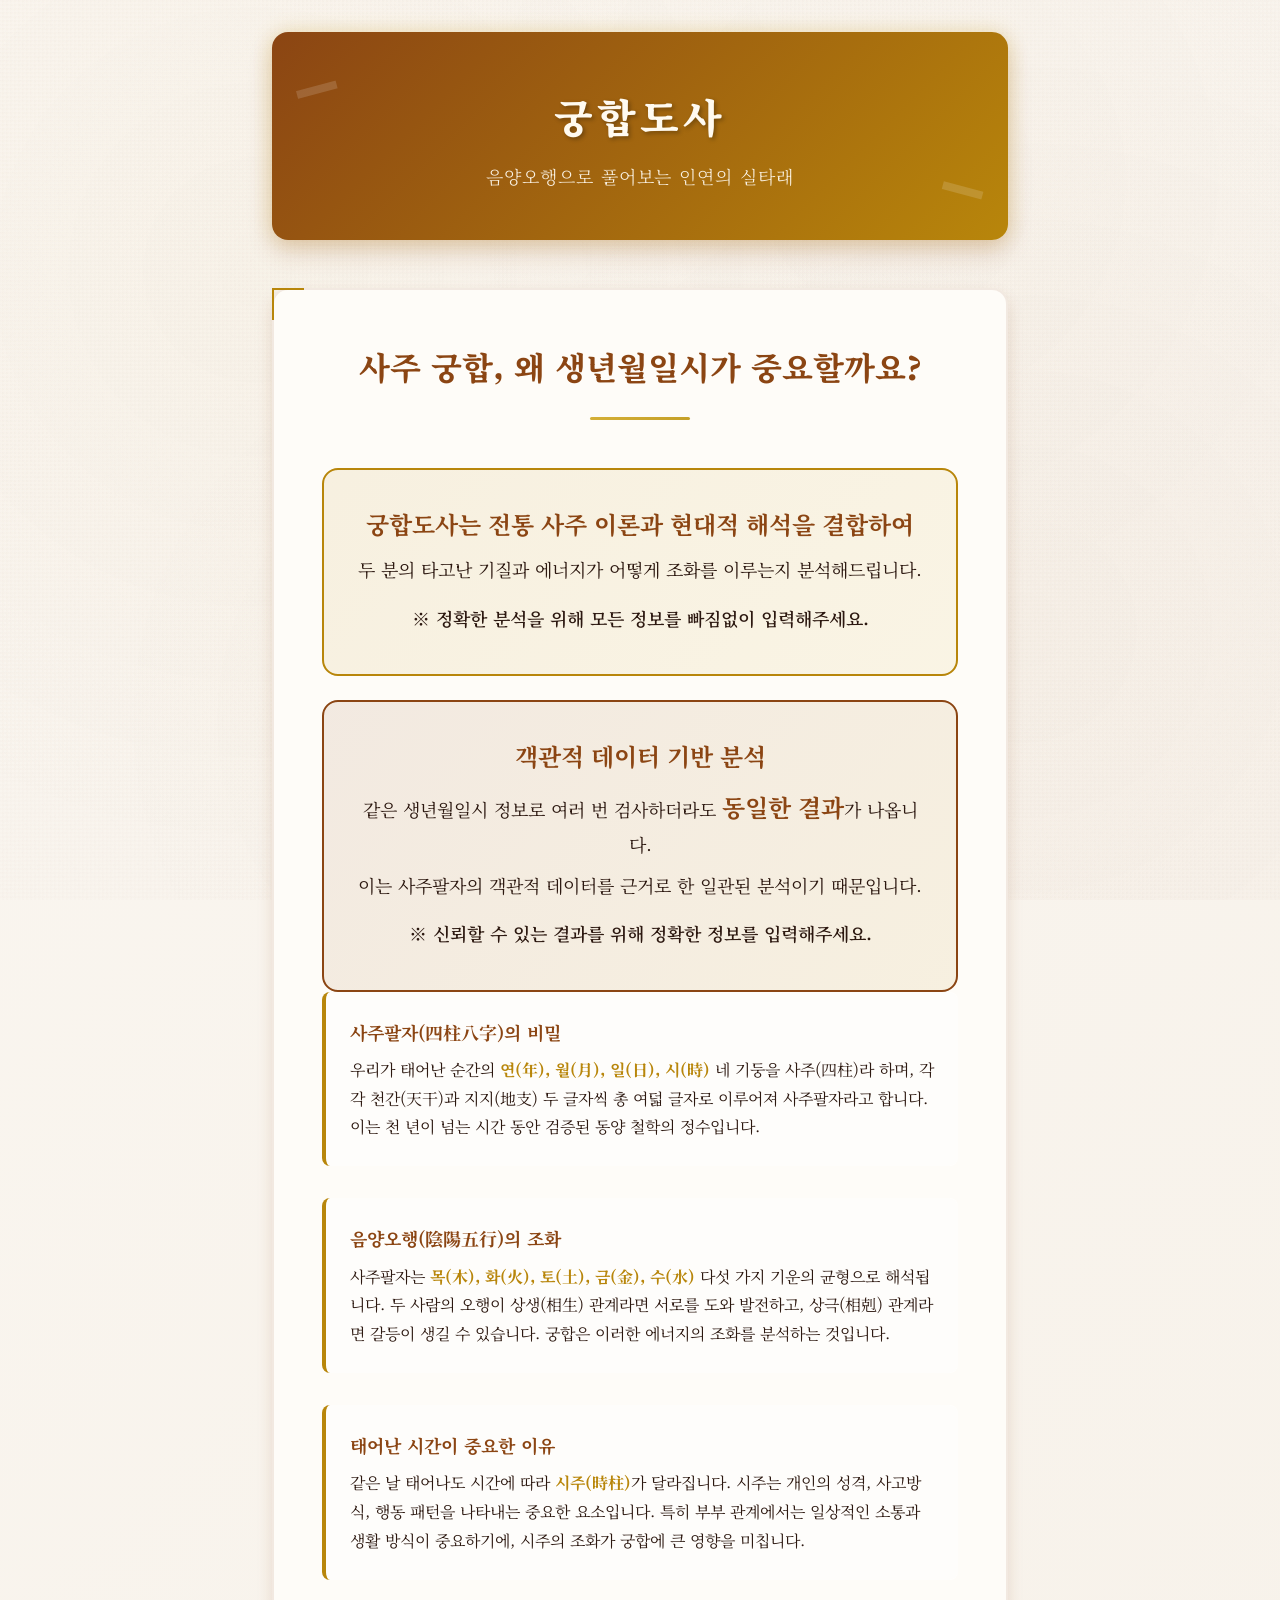
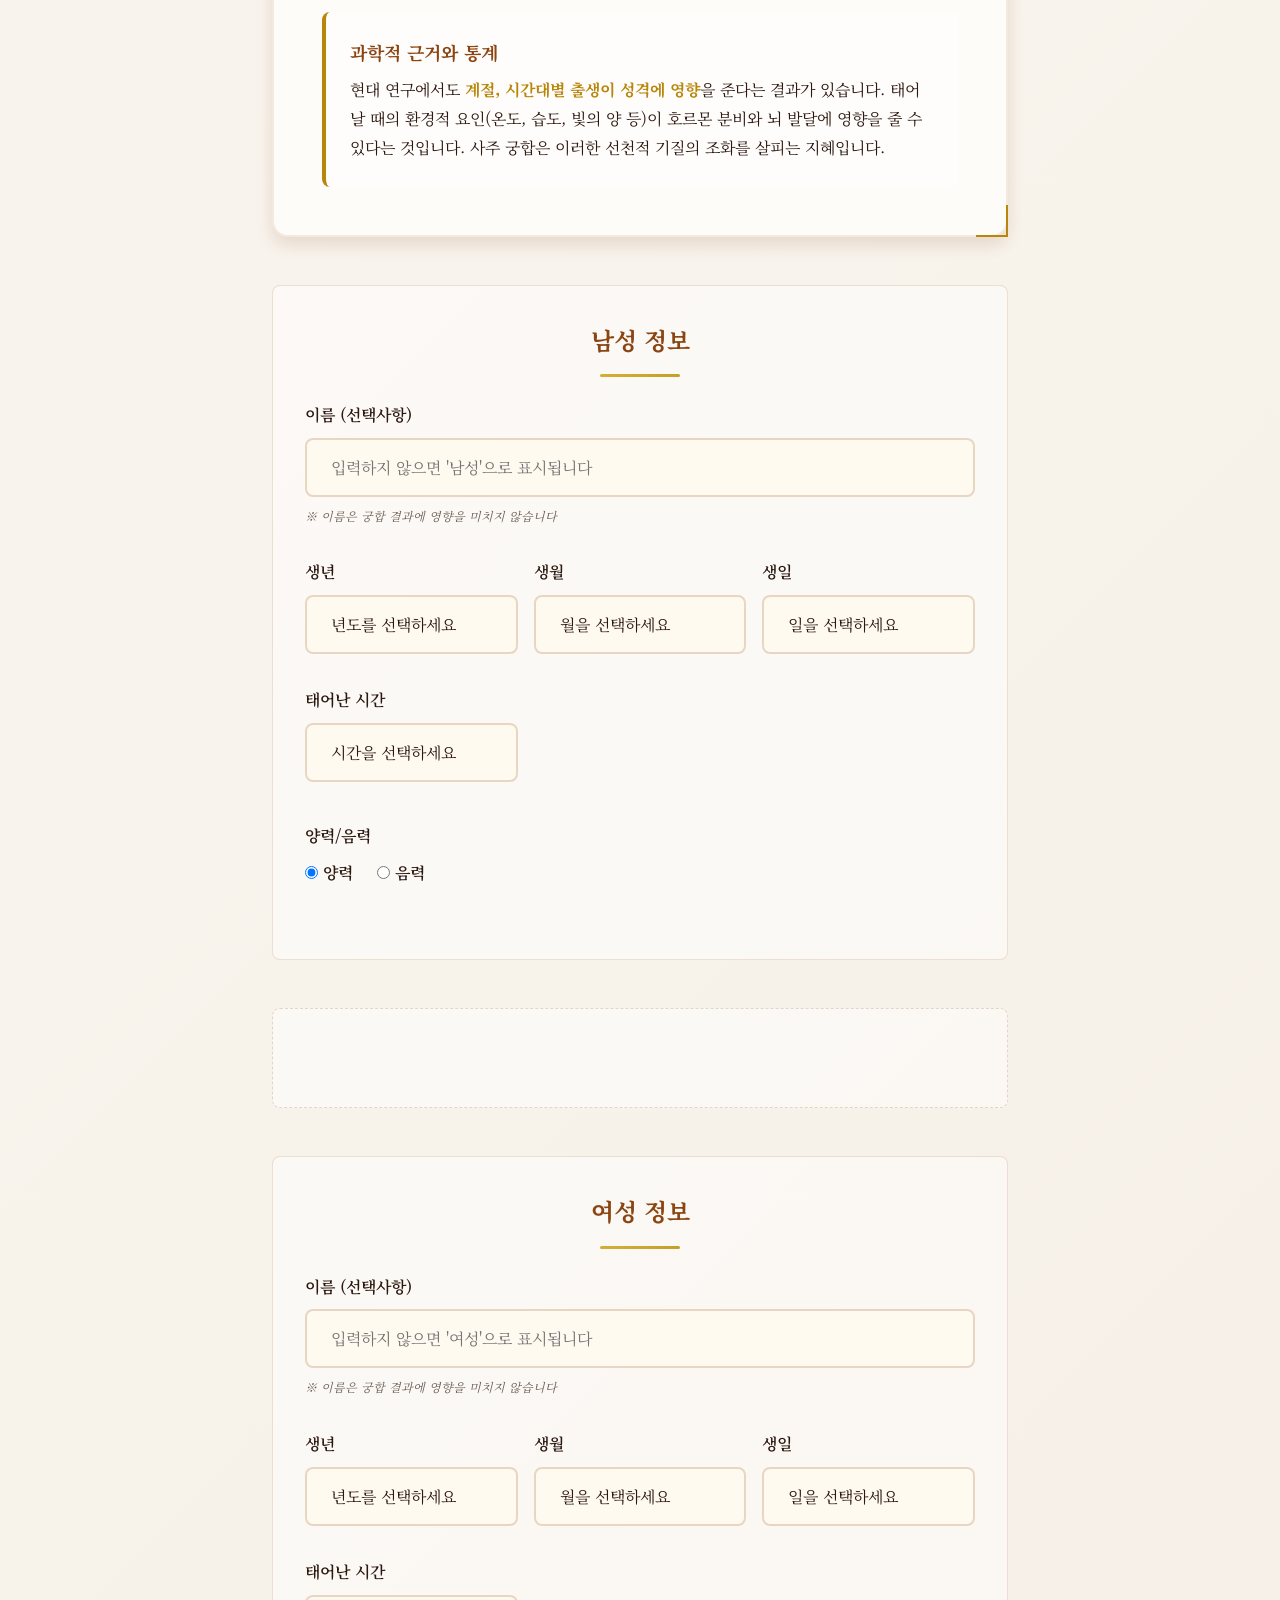
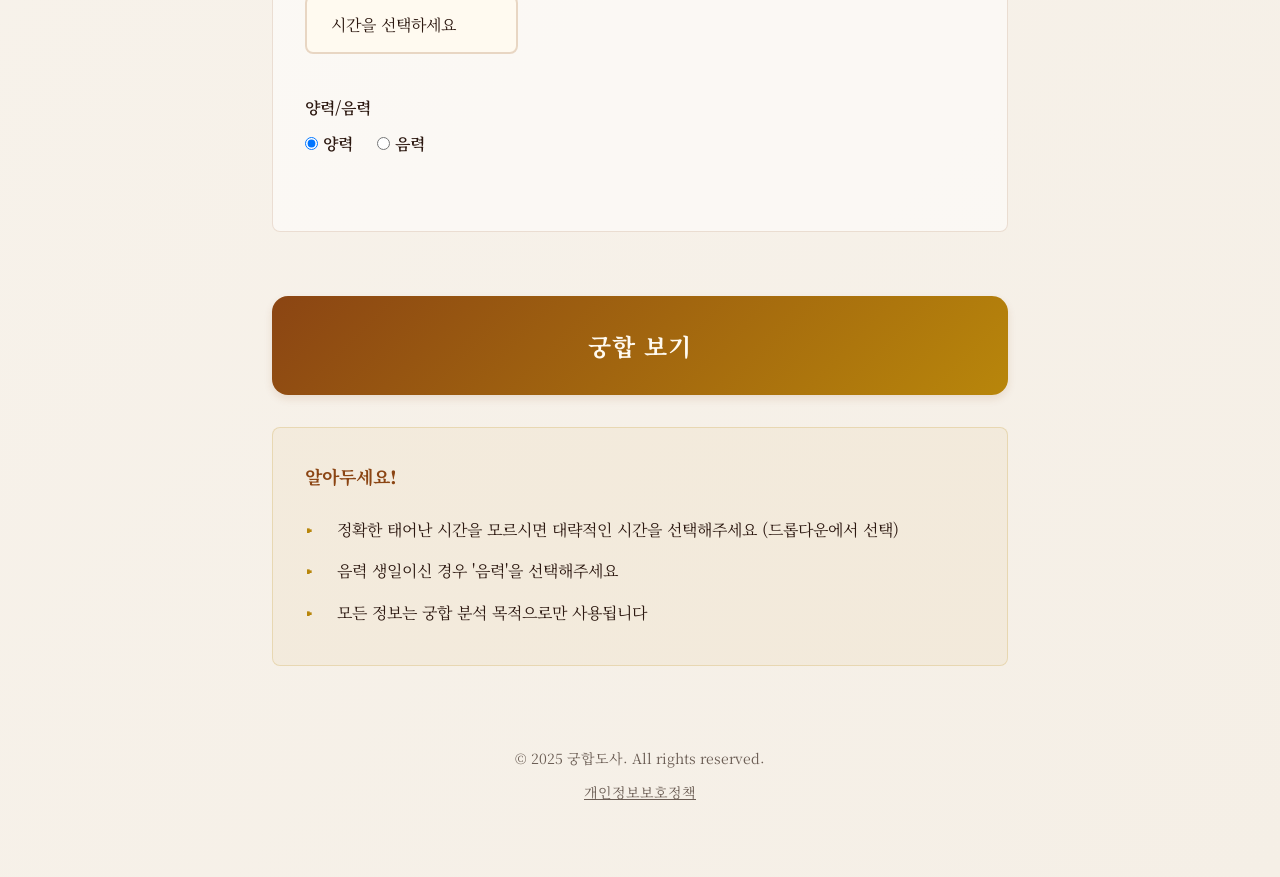
==== commit 5bb2bb68: "임시 광고 제거" ====
--- a/detail.html
+++ b/detail.html
@@ -120,10 +120,6 @@
                     '</div>' +
                     '<div class="ad-container ad-detail-middle">' +
                         '<ins class="adsbygoogle" style="display:block" data-ad-client="ca-pub-2635949625184038" data-ad-slot="8775048649" data-ad-format="auto" data-full-width-responsive="true"></ins>' +
-                        '<div style="background: #f0f0f0; padding: 20px; text-align: center; border: 2px dashed #ccc; margin: 10px 0;">' +
-                            '<p style="color: #666; font-size: 14px;">📢 광고 영역</p>' +
-                            '<p style="color: #999; font-size: 12px;">AdSense 승인 후 광고가 표시됩니다</p>' +
-                        '</div>' +
                     '</div>' +
                     '<div class="detail-section">' +
                         '<div class="section-icon">🏥</div>' +
@@ -155,10 +151,6 @@
                 '</div>' +
                 '<div class="ad-container ad-detail-bottom">' +
                     '<ins class="adsbygoogle" style="display:block" data-ad-client="ca-pub-2635949625184038" data-ad-slot="1204406735" data-ad-format="auto" data-full-width-responsive="true"></ins>' +
-                    '<div style="background: #f0f0f0; padding: 20px; text-align: center; border: 2px dashed #ccc; margin: 10px 0;">' +
-                        '<p style="color: #666; font-size: 14px;">📢 광고 영역</p>' +
-                        '<p style="color: #999; font-size: 12px;">AdSense 승인 후 광고가 표시됩니다</p>' +
-                    '</div>' +
                 '</div>' +
                 '<div class="action-buttons">' +
                     '<button class="copy-btn" onclick="copyCompatibilityResult()">📋 통변 저장하기 (복사)</button>' +
@@ -196,14 +188,9 @@
                     }
                 });
                 
-                // AdSense 승인 후 임시 표시 숨기기
+                // 광고 로딩 확인
                 setTimeout(function() {
-                    const tempAds = document.querySelectorAll('.ad-container div[style*="background: #f0f0f0"]');
-                    tempAds.forEach(function(ad) {
-                        if (ad.textContent.includes('📢 광고 영역')) {
-                            ad.style.display = 'none';
-                        }
-                    });
+                    console.log('AdSense 광고 로딩 완료');
                 }, 3000);
             }, 100);
         });
